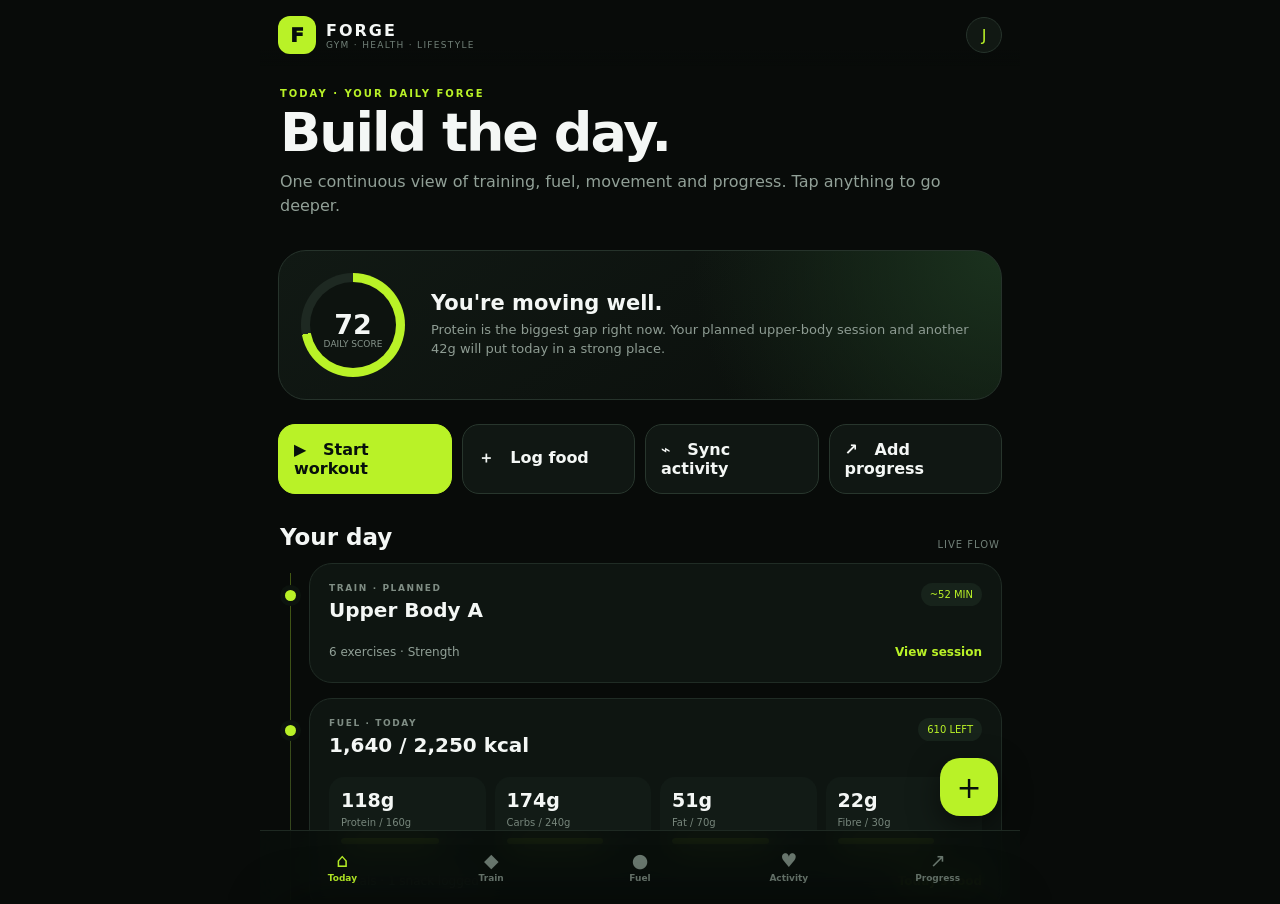
==== forge-live.html @ d49d8109 "Add live FORGE trial entry point" ====
<!doctype html><html lang="en-GB"><head><meta charset="UTF-8"><meta name="viewport" content="width=device-width,initial-scale=1,viewport-fit=cover"><meta name="theme-color" content="#080b09"><title>FORGE — Live Today</title><style>html,body,iframe{margin:0;width:100%;height:100%;border:0;background:#080b09}body{overflow:hidden}</style></head><body><iframe id="app" src="./forge.html?v=3" title="FORGE live trial"></iframe><script>document.getElementById('app').addEventListener('load',function(){const d=this.contentDocument;if(!d)return;const s=d.createElement('script');s.src='./forge-live.js?v=1';d.body.appendChild(s)})</script></body></html>
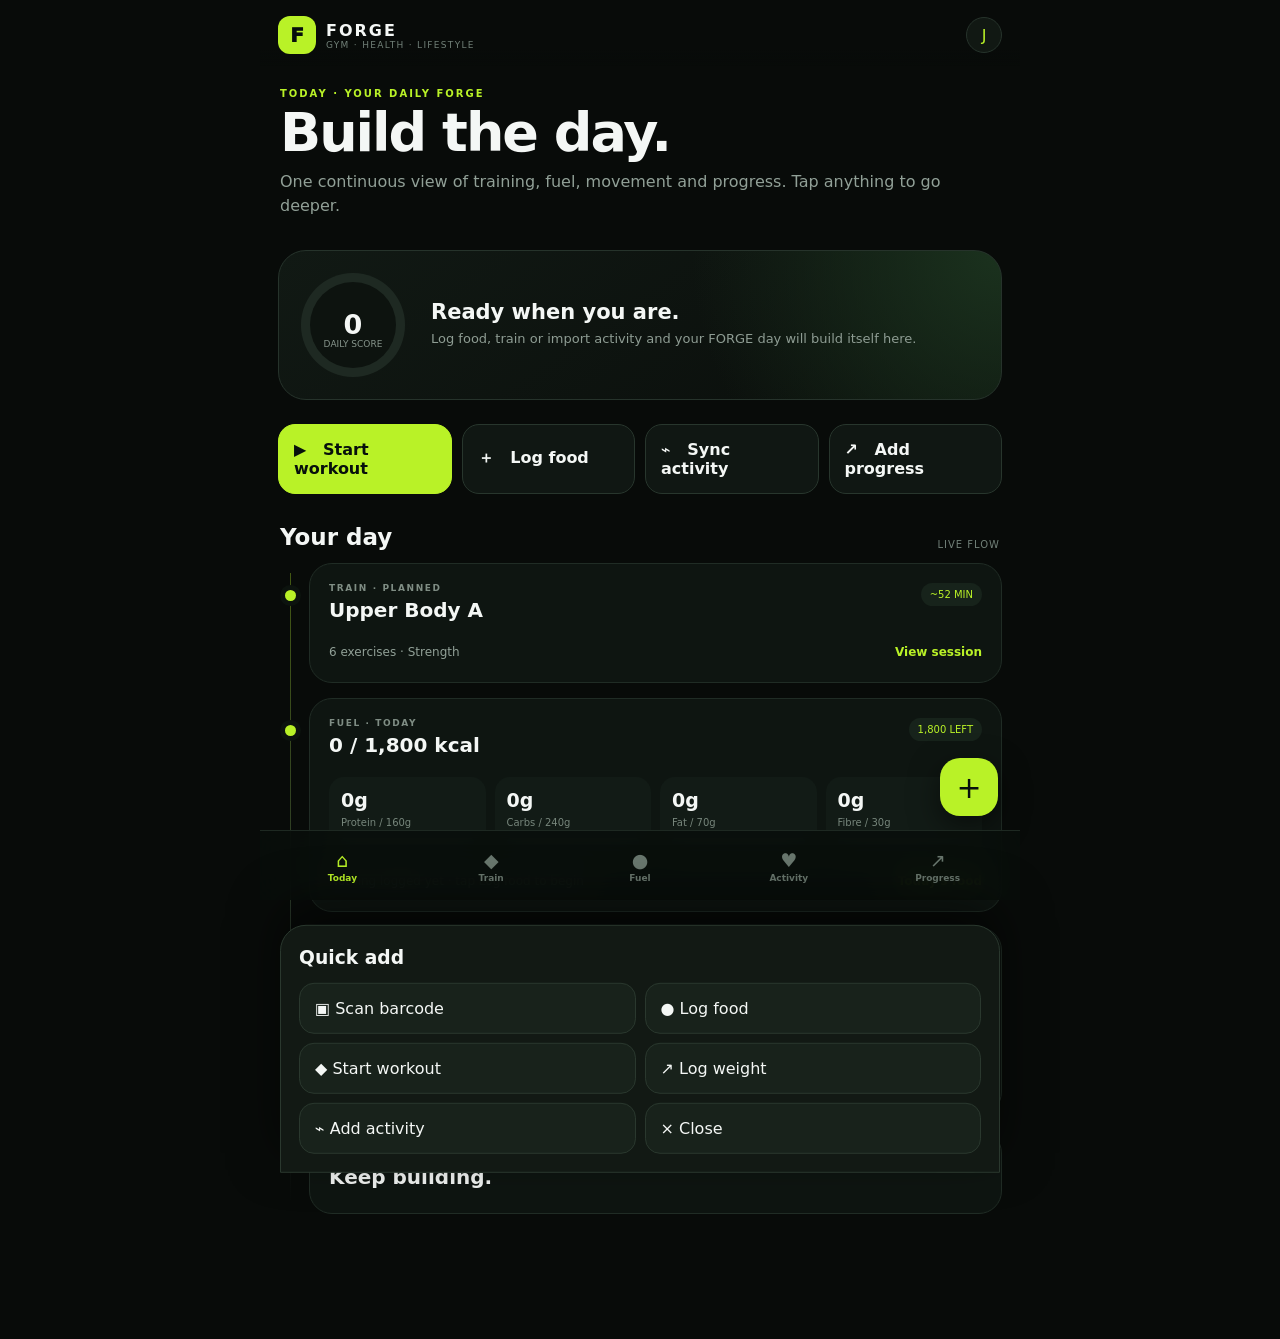
==== commit 0472370b: "Remove mobile iframe from FORGE live entrypoint" ====
--- a/forge-live.html
+++ b/forge-live.html
@@ -1 +1 @@
-<!doctype html><html lang="en-GB"><head><meta charset="UTF-8"><meta name="viewport" content="width=device-width,initial-scale=1,viewport-fit=cover"><meta name="theme-color" content="#080b09"><title>FORGE — Live Today</title><style>html,body,iframe{margin:0;width:100%;height:100%;border:0;background:#080b09}body{overflow:hidden}</style></head><body><iframe id="app" src="./forge.html?v=3" title="FORGE live trial"></iframe><script>document.getElementById('app').addEventListener('load',function(){const d=this.contentDocument;if(!d)return;const s=d.createElement('script');s.src='./forge-live.js?v=1';d.body.appendChild(s)})</script></body></html>+<!doctype html><html lang="en-GB"><head><meta charset="utf-8"><meta name="viewport" content="width=device-width,initial-scale=1,viewport-fit=cover"><meta name="theme-color" content="#080b09"><title>FORGE</title><script>location.replace('./forge.html?v=5')</script></head><body style="margin:0;background:#080b09;color:#fff;font-family:system-ui;padding:24px">Opening FORGE…</body></html>
